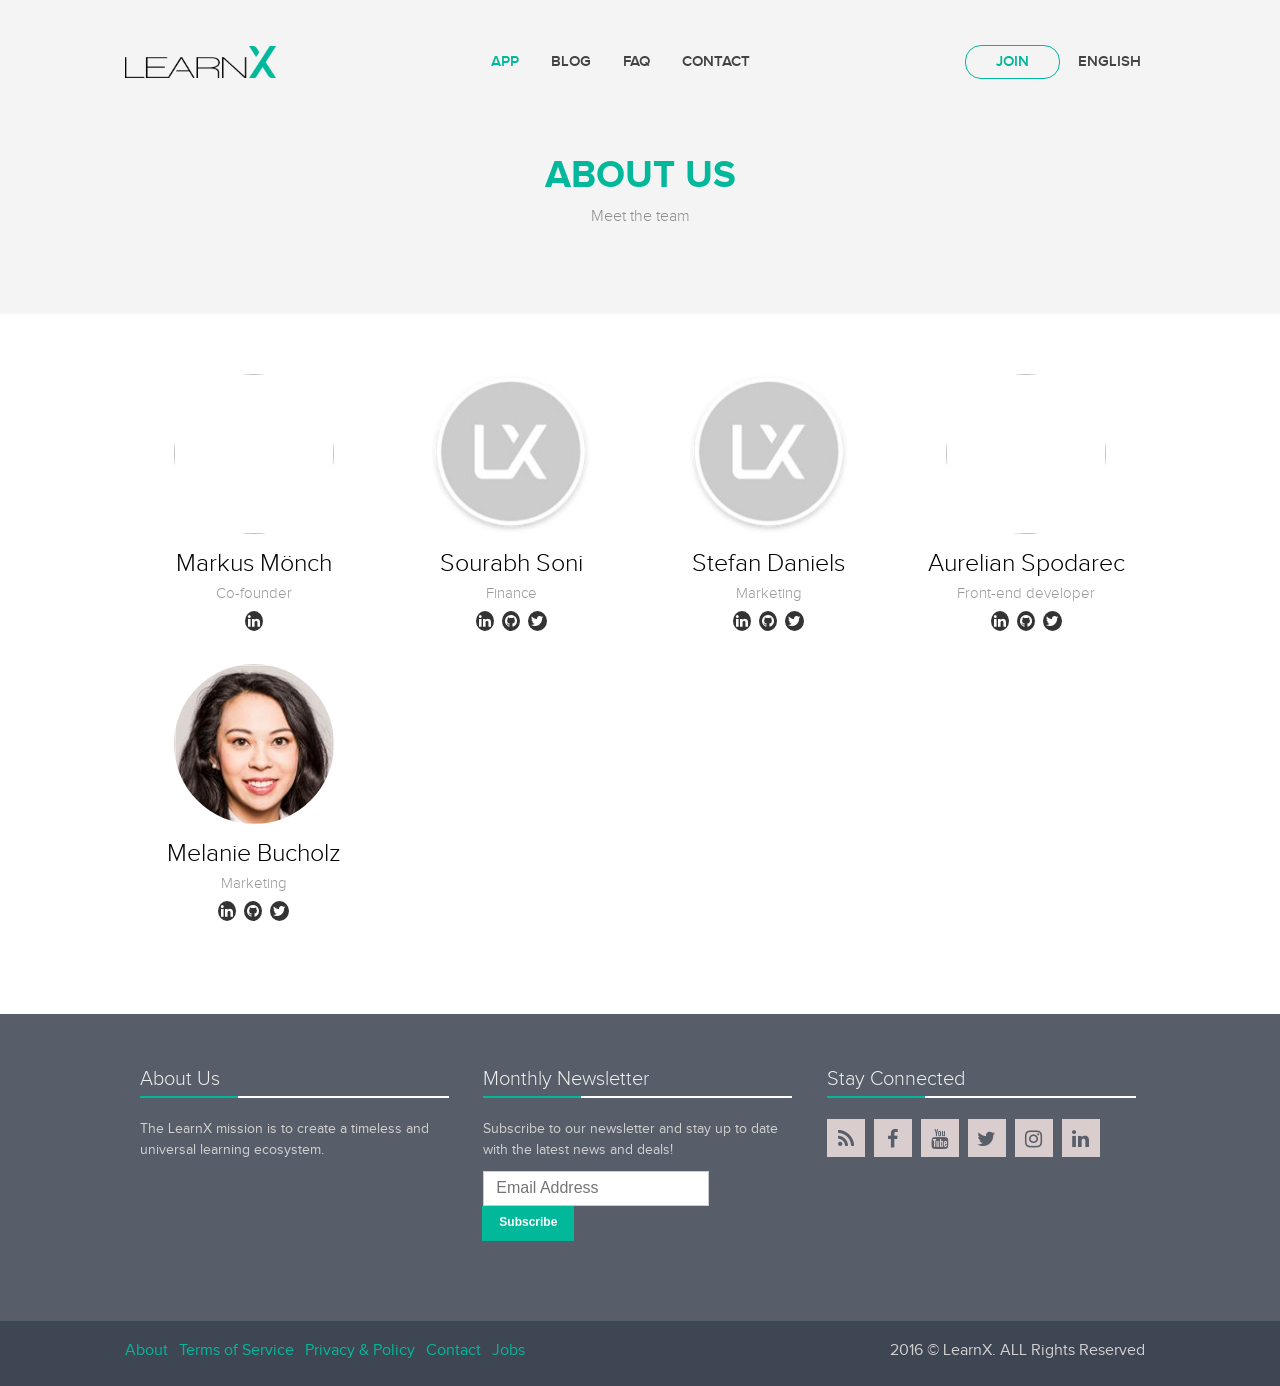
==== about.html @ 6eef4898 "changes" ====
<!DOCTYPE html>
<html>
<head>
    <title>LearnX</title>

    <meta charset="utf-8">
    <meta name="viewport" content="width=device-width, initial-scale=1">

    <link rel="icon" href="../../favicon.ico">

    <!-- Core CSS -->
    <link rel="stylesheet" href="css/application.css">

    <!-- Font Awesome -->
    <link rel="stylesheet" href="css/font-awesome.min.css">

    <!-- Fonts -->
    <link rel="stylesheet" href="fonts/dowfonts/proximanova.css">
    <link href="https://fonts.googleapis.com/css?family=Roboto" rel="stylesheet">

</head>
<body> 





    <!-- HEADER
    ================================================== -->
    <header class="l-siteHeader l-clearfix">
    <div class="l-container">

        <div class="c-mainNavigationPanel l-clearfix">

            <div class="c-mainNavigationPanel--header">
            
                <div class="c-mainNavigationPanel--logoContainer">
                    <a href="">
                        <img src="assets/img/learnX__logo--black.png" class="c-mainNavigationPanel--logo">
                    </a>
                </div>

                <div class="c-mainNavigationPanel--mobileMenuButton">
                    <span class="fa fa-bars"></span>
                </div>
            
            </div>

            <div class="c-mainNavigationPanel--menusWrapper">
            <nav class="c-mainNavigationPanel--menuAccount">
                <ul class="l-mainMenu">
                    <li class="l-mainMenu--item c-mainNavigationPanel__item btn--join"><a href="join.html">Join</a></li>
                    <li class="l-mainMenu--item c-mainNavigationPanel__item" ><a href="language.html">English</a></li>
                </ul>
            </nav>

            <nav class="c-mainNavigationPanel--menuContainer">
                <ul class="l-mainMenu">
                    <li class="l-mainMenu c-mainNavigationPanel__item--active"><a href="index.html">App</a></li>
                    <li class="l-mainMenu c-mainNavigationPanel__item"><a href="blog.html">Blog</a></li>
                    <li class="l-mainMenu c-mainNavigationPanel__item"><a href="faq.html">FAQ</a></li>
                    <li class="l-mainMenu c-mainNavigationPanel__item"><a href="contact.html">Contact</a></li>
                    <li class="l-mainMenu c-mainNavigationPanel__item is-desktop-hide"><a href="join.html">Join</a></li>
                    <li class="l-mainMenu c-mainNavigationPanel__item is-desktop-hide"><a href="languages.html">English</a></li>
                </ul>
            </nav>
            </div>
         
            
        </div><!-- /c-mainNavigation -->

    </div><!-- /l-container -->
    </header>



    <header class="c-landing-page bg--sec">
        <h1 class="c-landing-page__header">About Us</h1>
        <p class="c-landing-page__sub-header">Meet the team</p>
    </header>


    <main class="l-section-block l-clearfix">
    <div class="l-container">

    <div class="l-grid">

        <div class="col xs-1 small-1-2 medium-1-4 large-1-4 c-aboutTeam--member">
        <div class="c-aboutTeam">

            <img class="c-aboutTeam__picture" src="assets/img/team/markus.jpg.">

            <h4 class="c-aboutTeam__name">Markus Mönch</h4>
            <p class="c-aboutTeam__role">Co-founder</p>

            <ul class="l-mainMenu c-aboutTeam__socialIcons--list">
                <li class="c-aboutTeam__socialIcons"><a href=""><i class="fa fa-linkedin fa-inverse"></i></a></li>
            </ul>

        </div><!-- /team-member -->
        </div><!-- /col -->

        <div class="col xs-1 small-1-2 medium-1-4 large-1-4 c-aboutTeam--member">
        <div class="c-aboutTeam">

            <img class="c-aboutTeam__picture" src="assets/img/team-placeholder.jpg">

            <h4 class="c-aboutTeam__name">Sourabh Soni</h4>
            <p class="c-aboutTeam__role">Finance</p>

            <ul class="l-mainMenu c-aboutTeam__socialIcons--list">
                <li class="c-aboutTeam__socialIcons"><a href=""><i class="fa fa-linkedin fa-inverse"></i></a></li>
                <li class="c-aboutTeam__socialIcons"><a href=""><i class="fa fa-github"></i></a></li>
                <li class="c-aboutTeam__socialIcons"><a href=""><i class="fa fa-twitter fa-inverse"></i></a></li>
            </ul>

        </div><!-- /team-member -->
        </div><!-- /col -->

        <div class="col xs-1 small-1-2 medium-1-4 large-1-4 c-aboutTeam--member">
        <div class="c-aboutTeam">

            <img class="c-aboutTeam__picture" src="assets/img/team-placeholder.jpg">

            <h4 class="c-aboutTeam__name">Stefan Daniels</h4>
            <p class="c-aboutTeam__role">Marketing</p>

            <ul class="l-mainMenu c-aboutTeam__socialIcons--list">
                <li class="c-aboutTeam__socialIcons"><a href=""><i class="fa fa-linkedin fa-inverse"></i></a></li>
                <li class="c-aboutTeam__socialIcons"><a href=""><i class="fa fa-github"></i></a></li>
                <li class="c-aboutTeam__socialIcons"><a href=""><i class="fa fa-twitter fa-inverse"></i></a></li>
            </ul>

        </div><!-- /team-member -->
        </div><!-- /col -->

        <div class="col xs-1 small-1-2 medium-1-4 large-1-4 c-aboutTeam--member">
        <div class="c-aboutTeam">

            <img class="c-aboutTeam__picture" src="https://yt3.ggpht.com/-WNsUz1Wlbjw/AAAAAAAAAAI/AAAAAAAAAAA/KDtU5G_T9p8/s900-c-k-no-mo-rj-c0xffffff/photo.jpg">

            <h4 class="c-aboutTeam__name">Aurelian Spodarec</h4>
            <p class="c-aboutTeam__role">Front-end developer</p>

            <ul class="l-mainMenu c-aboutTeam__socialIcons--list">
                <li class="c-aboutTeam__socialIcons"><a href=""><i class="fa fa-linkedin fa-inverse"></i></a></li>
                <li class="c-aboutTeam__socialIcons"><a href=""><i class="fa fa-github"></i></a></li>
                <li class="c-aboutTeam__socialIcons"><a href=""><i class="fa fa-twitter fa-inverse"></i></a></li>
            </ul>

        </div><!-- /team-member -->
        </div><!-- /col -->

        <div class="col xs-1 small-1-2 medium-1-4 large-1-4 c-aboutTeam--member">
        <div class="c-aboutTeam">

            <img class="c-aboutTeam__picture" src="assets/img/team/melanie.jpg">

            <h4 class="c-aboutTeam__name">Melanie Bucholz</h4>
            <p class="c-aboutTeam__role">Marketing</p>

            <ul class="l-mainMenu c-aboutTeam__socialIcons--list">
                <li class="c-aboutTeam__socialIcons"><a href=""><i class="fa fa-linkedin fa-inverse"></i></a></li>
                <li class="c-aboutTeam__socialIcons"><a href=""><i class="fa fa-github"></i></a></li>
                <li class="c-aboutTeam__socialIcons"><a href=""><i class="fa fa-twitter fa-inverse"></i></a></li>
            </ul>

        </div><!-- /team-member -->
        </div><!-- /col -->

    </div>

    </div>
    </main>





    <!-- FOOTER
    ================================================== -->
    <footer class="l-siteFooter l-clearfix">


        <div class="c-primaryFooter l-clearfix">
        <div class="l-container">

            <div class="l-grid">

                <div class="col xs-1 small-1 medium-1-3 large-1-3 c-primaryFooter--column">
                    <h4 class="c-primaryFooter--heading">About Us</h4>
                    <p class="c-primaryFooter--description">
                        The LearnX mission is to create a timeless and universal learning ecosystem.
                    </p>
                </div><!-- /col -->

                <div class="col xs-1 small-1 medium-1-3 large-1-3 c-primaryFooter--column">
                    <h4 class="c-primaryFooter--heading">Monthly Newsletter</h4>
                    <p class="c-primaryFooter--description">
                        Subscribe to our newsletter and stay up to date with the latest news and deals!
                    </p>
                    <form class="c-primaryFooter--subscribeForm">
                        <input class="form-control--left form-group" placeholder="Email Address">
                        <button class="btn--primary btn--subscribe form-group">Subscribe</button>
                    </form>
                </div><!-- /col -->

                <div class="col xs-1 small-1 medium-1-3 large-1-3 c-primaryFooter--column">
                    <h4 class="c-primaryFooter--heading">Stay Connected</h4>
                    <ul class="l-menu c-primaryFooter--socialLinksMenu">

                        <li class="c-primaryFooter--socialLinksMenu__item">
                            <a href=""><i class="fa fa-rss" aria-hidden="true"></i></a>
                        </li>
                        <li class="c-primaryFooter--socialLinksMenu__item">
                            <a href=""><i class="fa fa-facebook" aria-hidden="true"></i></a>
                        </li>
                        <li class="c-primaryFooter--socialLinksMenu__item">
                            <a href=""><i class="fa fa-youtube" aria-hidden="true"></i></a>
                        </li>
                        <li class="c-primaryFooter--socialLinksMenu__item">
                            <a href=""><i class="fa fa-twitter" aria-hidden="true"></i></a>
                        </li>
                        <li class="c-primaryFooter--socialLinksMenu__item">
                            <a href=""><i class="fa fa-instagram" aria-hidden="true"></i></a>
                        </li>
                        <li class="c-primaryFooter--socialLinksMenu__item">
                            <a href=""><i class="fa fa-linkedin" aria-hidden="true"></i></a>
                        </li>

                    </ul>
                </div><!-- /col -->

            </div><!-- l-grid -->

        </div>
        </div><!-- /c-primary-footer -->

        <div class="c-secondaryFooter l-clearfix">
        <div class="l-container">   

            <div class="c-secondaryFooter--legalLinksWrapper">
            <p>
                <ul class="l-menu c-secondaryFooter--legalLinks">
                    <li class="l-menu--item c-secondaryFooter--legalLinks__item"><a href="about.html">About</a></li>
                    <li class="l-menu--item c-secondaryFooter--legalLinks__item"><a href="terms.html">Terms of Service</a></li>
                    <li class="l-menu--item c-secondaryFooter--legalLinks__item"><a href="privacy.html">Privacy & Policy</a></li>
                    <li class="l-menu--item c-secondaryFooter--legalLinks__item"><a href="contact.html">Contact</a></li>
                    <li class="l-menu--item c-secondaryFooter--legalLinks__item"><a href="jobs.html">Jobs</a></li>
                </ul>
            </p>
            </div>  

            <div class="c-secondaryFooter--copyright">
                <p>2016 © LearnX. ALL Rights Reserved</p>
            </div>

        </div>
        </div><!-- /c-secondary-footer -->


    </footer>





    <!-- Scripts
    ================================================== -->
    <script type="text/javascript" src="js/jquery.js"></script>
    <script type="text/javascript" src="js/scripts.js"></script>

    <!--Start of Tawk.to Script-->
    <script type="text/javascript">
    var Tawk_API=Tawk_API||{}, Tawk_LoadStart=new Date();
    (function(){
    var s1=document.createElement("script"),s0=document.getElementsByTagName("script")[0];
    s1.async=true;
    s1.src='https://embed.tawk.to/585309253d413a0ca0a71d4e/default';
    s1.charset='UTF-8';
    s1.setAttribute('crossorigin','*');
    s0.parentNode.insertBefore(s1,s0);
    })();
    </script>
    <!--End of Tawk.to Script-->

</body>
</html>
---- css/application.css ----
/*

Brand color - #02b89a; //Green:
Headlines,
Buttons,

Header - #585e69; //Light 

*/
/*! normalize.css v5.0.0 | MIT License | github.com/necolas/normalize.css */
/* Document
   ========================================================================== */
/**
 * 1. Change the default font family in all browsers (opinionated).
 * 2. Correct the line height in all browsers.
 * 3. Prevent adjustments of font size after orientation changes in
 *    IE on Windows Phone and in iOS.
 */
html {
  font-family: sans-serif;
  /* 1 */
  line-height: 1.15;
  /* 2 */
  -ms-text-size-adjust: 100%;
  /* 3 */
  -webkit-text-size-adjust: 100%;
  /* 3 */ }

/* Sections
   ========================================================================== */
/**
 * Remove the margin in all browsers (opinionated).
 */
body {
  margin: 0; }

/**
 * Add the correct display in IE 9-.
 */
article,
aside,
footer,
header,
nav,
section {
  display: block; }

/**
 * Correct the font size and margin on `h1` elements within `section` and
 * `article` contexts in Chrome, Firefox, and Safari.
 */
h1 {
  font-size: 2em;
  margin: 0.67em 0; }

/* Grouping content
   ========================================================================== */
/**
 * Add the correct display in IE 9-.
 * 1. Add the correct display in IE.
 */
figcaption,
figure,
main {
  /* 1 */
  display: block; }

/**
 * Add the correct margin in IE 8.
 */
figure {
  margin: 1em 40px; }

/**
 * 1. Add the correct box sizing in Firefox.
 * 2. Show the overflow in Edge and IE.
 */
hr {
  box-sizing: content-box;
  /* 1 */
  height: 0;
  /* 1 */
  overflow: visible;
  /* 2 */ }

/**
 * 1. Correct the inheritance and scaling of font size in all browsers.
 * 2. Correct the odd `em` font sizing in all browsers.
 */
pre {
  font-family: monospace, monospace;
  /* 1 */
  font-size: 1em;
  /* 2 */ }

/* Text-level semantics
   ========================================================================== */
/**
 * 1. Remove the gray background on active links in IE 10.
 * 2. Remove gaps in links underline in iOS 8+ and Safari 8+.
 */
a {
  background-color: transparent;
  /* 1 */
  -webkit-text-decoration-skip: objects;
  /* 2 */ }

/**
 * Remove the outline on focused links when they are also active or hovered
 * in all browsers (opinionated).
 */
a:active,
a:hover {
  outline-width: 0; }

/**
 * 1. Remove the bottom border in Firefox 39-.
 * 2. Add the correct text decoration in Chrome, Edge, IE, Opera, and Safari.
 */
abbr[title] {
  border-bottom: none;
  /* 1 */
  text-decoration: underline;
  /* 2 */
  text-decoration: underline dotted;
  /* 2 */ }

/**
 * Prevent the duplicate application of `bolder` by the next rule in Safari 6.
 */
b,
strong {
  font-weight: inherit; }

/**
 * Add the correct font weight in Chrome, Edge, and Safari.
 */
b,
strong {
  font-weight: bolder; }

/**
 * 1. Correct the inheritance and scaling of font size in all browsers.
 * 2. Correct the odd `em` font sizing in all browsers.
 */
code,
kbd,
samp {
  font-family: monospace, monospace;
  /* 1 */
  font-size: 1em;
  /* 2 */ }

/**
 * Add the correct font style in Android 4.3-.
 */
dfn {
  font-style: italic; }

/**
 * Add the correct background and color in IE 9-.
 */
mark {
  background-color: #ff0;
  color: #000; }

/**
 * Add the correct font size in all browsers.
 */
small {
  font-size: 80%; }

/**
 * Prevent `sub` and `sup` elements from affecting the line height in
 * all browsers.
 */
sub,
sup {
  font-size: 75%;
  line-height: 0;
  position: relative;
  vertical-align: baseline; }

sub {
  bottom: -0.25em; }

sup {
  top: -0.5em; }

/* Embedded content
   ========================================================================== */
/**
 * Add the correct display in IE 9-.
 */
audio,
video {
  display: inline-block; }

/**
 * Add the correct display in iOS 4-7.
 */
audio:not([controls]) {
  display: none;
  height: 0; }

/**
 * Remove the border on images inside links in IE 10-.
 */
img {
  border-style: none; }

/**
 * Hide the overflow in IE.
 */
svg:not(:root) {
  overflow: hidden; }

/* Forms
   ========================================================================== */
/**
 * 1. Change the font styles in all browsers (opinionated).
 * 2. Remove the margin in Firefox and Safari.
 */
button,
input,
optgroup,
select,
textarea {
  font-family: sans-serif;
  /* 1 */
  font-size: 100%;
  /* 1 */
  line-height: 1.15;
  /* 1 */
  margin: 0;
  /* 2 */ }

/**
 * Show the overflow in IE.
 * 1. Show the overflow in Edge.
 */
button,
input {
  /* 1 */
  overflow: visible; }

/**
 * Remove the inheritance of text transform in Edge, Firefox, and IE.
 * 1. Remove the inheritance of text transform in Firefox.
 */
button,
select {
  /* 1 */
  text-transform: none; }

/**
 * 1. Prevent a WebKit bug where (2) destroys native `audio` and `video`
 *    controls in Android 4.
 * 2. Correct the inability to style clickable types in iOS and Safari.
 */
button,
html [type="button"],
[type="reset"],
[type="submit"] {
  -webkit-appearance: button;
  /* 2 */ }

/**
 * Remove the inner border and padding in Firefox.
 */
button::-moz-focus-inner,
[type="button"]::-moz-focus-inner,
[type="reset"]::-moz-focus-inner,
[type="submit"]::-moz-focus-inner {
  border-style: none;
  padding: 0; }

/**
 * Restore the focus styles unset by the previous rule.
 */
button:-moz-focusring,
[type="button"]:-moz-focusring,
[type="reset"]:-moz-focusring,
[type="submit"]:-moz-focusring {
  outline: 1px dotted ButtonText; }

/**
 * Change the border, margin, and padding in all browsers (opinionated).
 */
fieldset {
  border: 1px solid #c0c0c0;
  margin: 0 2px;
  padding: 0.35em 0.625em 0.75em; }

/**
 * 1. Correct the text wrapping in Edge and IE.
 * 2. Correct the color inheritance from `fieldset` elements in IE.
 * 3. Remove the padding so developers are not caught out when they zero out
 *    `fieldset` elements in all browsers.
 */
legend {
  box-sizing: border-box;
  /* 1 */
  color: inherit;
  /* 2 */
  display: table;
  /* 1 */
  max-width: 100%;
  /* 1 */
  padding: 0;
  /* 3 */
  white-space: normal;
  /* 1 */ }

/**
 * 1. Add the correct display in IE 9-.
 * 2. Add the correct vertical alignment in Chrome, Firefox, and Opera.
 */
progress {
  display: inline-block;
  /* 1 */
  vertical-align: baseline;
  /* 2 */ }

/**
 * Remove the default vertical scrollbar in IE.
 */
textarea {
  overflow: auto; }

/**
 * Remove the default border-width of button
 */
button {
  border-width: 0; }

/**
 * 1. Add the correct box sizing in IE 10-.
 * 2. Remove the padding in IE 10-.
 */
[type="checkbox"],
[type="radio"] {
  box-sizing: border-box;
  /* 1 */
  padding: 0;
  /* 2 */ }

/**
 * Correct the cursor style of increment and decrement buttons in Chrome.
 */
[type="number"]::-webkit-inner-spin-button,
[type="number"]::-webkit-outer-spin-button {
  height: auto; }

/**
 * 1. Correct the odd appearance in Chrome and Safari.
 * 2. Correct the outline style in Safari.
 */
[type="search"] {
  -webkit-appearance: textfield;
  /* 1 */
  outline-offset: -2px;
  /* 2 */ }

/**
 * Remove the inner padding and cancel buttons in Chrome and Safari on macOS.
 */
[type="search"]::-webkit-search-cancel-button,
[type="search"]::-webkit-search-decoration {
  -webkit-appearance: none; }

/**
 * 1. Correct the inability to style clickable types in iOS and Safari.
 * 2. Change font properties to `inherit` in Safari.
 */
::-webkit-file-upload-button {
  -webkit-appearance: button;
  /* 1 */
  font: inherit;
  /* 2 */ }

/* Interactive
   ========================================================================== */
/*
 * Add the correct display in IE 9-.
 * 1. Add the correct display in Edge, IE, and Firefox.
 */
details,
menu {
  display: block; }

/*
 * Add the correct display in all browsers.
 */
summary {
  display: list-item; }

/* Scripting
   ========================================================================== */
/**
 * Add the correct display in IE 9-.
 */
canvas {
  display: inline-block; }

/**
 * Add the correct display in IE.
 */
template {
  display: none; }

/* Hidden
   ========================================================================== */
/**
 * Add the correct display in IE 10-.
 */
[hidden] {
  display: none; }

* {
  -moz-box-sizing: border-box;
  box-sizing: border-box; }

body {
  margin: 0;
  padding: 0;
  background: white;
  font-family: "Proxima Nova", Helvetica, Arial, sans-serif;
  font-weight: normal;
  line-height: 1.5;
  color: #4A4A4A;
  -webkit-font-smoothing: antialiased;
  -moz-osx-font-smoothing: grayscale; }

h1, h2, h3, h4, h5, h6, p {
  margin: 0;
  padding: 0; }

img {
  display: inline-block;
  vertical-align: middle;
  max-width: 100%;
  height: auto;
  -ms-interpolation-mode: bicubic; }

@font-face {
  src: url(../fonts/proximanova/proximanova-bold-webfont.ttf);
  font-family: Proxima Nova;
  font-weight: 700; }
@font-face {
  src: url(../fonts/proximanova/proximanova-regular-webfont.ttf);
  font-family: Proxima Nova; }
@font-face {
  src: url(../fonts/proximanova/proximanova-light-webfont.ttf);
  font-family: Proxima Nova;
  font-weight: 300; }
@font-face {
  src: url(../fonts/proximanova/proximanova-regularitalic-webfont.ttf);
  font-family: Proxima Nova;
  font-weight: 400;
  font-style: italic; }
@font-face {
  src: url(../fonts/proximanova/proximanova-semibold-webfont.ttf);
  font-family: Proxima Nova;
  font-weight: 600; }
.l-clearfix:after {
  content: "";
  display: table;
  clear: both; }

.l-container {
  margin: 0 15px; }
  @media (min-width: 580px) {
    .l-container {
      margin: 0 auto;
      padding-right: 15px;
      padding-left: 15px; } }
  @media (min-width: 767px) {
    .l-container {
      max-width: 1060px; } }

.l-section-block {
  padding: 30px 0; }
  @media (min-width: 580px) {
    .l-section-block {
      padding: 48px 0; } }
  @media (min-width: 767px) {
    .l-section-block {
      padding: 60px 0; } }

.l-align-center {
  text-align: center; }

.bg--prim {
  background-color: #02B89A; }
.bg--sec {
  background-color: #F4F4F4; }
.bg--teri {
  background-color: #fff; }

.l-siteFooter p {
  color: #d2d1d1; }

.l-grid {
  position: relative; }

.l-grid,
.l-grid:before,
.l-grid:after {
  content: "";
  display: table;
  clear: both;
  width: 100%; }

.col {
  position: relative;
  min-height: 1px;
  padding-left: 15px;
  padding-right: 15px;
  float: left; }

.col-np {
  position: relative;
  min-height: 1px;
  float: left; }

.all-1 {
  width: 100%; }

.all-1-2 {
  width: 50%; }

.all-1-3 {
  width: 33.3333%; }

@media (min-width: 1px) and (max-width: 580px) {
  .xs-1 {
    width: 100%; }

  .xs-1-2 {
    width: 50%; }

  .xs-1-3 {
    width: 33.3333%; }

  .xs-2-3 {
    width: 66.6666%; }

  .xs-1-4 {
    width: 25%; } }
@media (min-width: 580px) and (max-width: 767px) {
  .small-1 {
    width: 100%; }

  .small-1-2 {
    width: 50%; }

  .small-1-3 {
    width: 33.3333%; }

  .small-2-3 {
    width: 66.6666%; }

  .small-1-4 {
    width: 25%; } }
@media (min-width: 767px) and (max-width: 1100px) {
  .medium-1 {
    width: 100%; }

  .medium-1-2 {
    width: 50%; }

  .medium-1-3 {
    width: 33.3333%; }

  .medium-2-3 {
    width: 66.66666%; }

  .medium-3-4 {
    width: 75%; }

  .medium-1-4 {
    width: 25%; }

  .medium-1-5 {
    width: 20%; } }
@media (min-width: 1100px) {
  .large-1 {
    width: 100%; }

  .large-1-2 {
    width: 50%; }

  .large-1-3 {
    width: 33.3333%; }

  .large-2-3 {
    width: 66.6666%; }

  .large-1-4 {
    width: 25%; }

  .large-3-4 {
    width: 75%; }

  .large-4-5 {
    width: 80%; }

  .large-1-5 {
    width: 20%; }

  .large-3-10 {
    width: 30%; }

  .large-7-10 {
    width: 70%; } }
.l-siteHeader {
  z-index: 9999;
  background-color: #f4f4f4;
  transition: height 0.4s ease,background-color 0.2s ease; }
  @media (min-width: 767px) {
    .l-siteHeader {
      padding-top: 33px; } }

.l-mainMenu,
.l-menu {
  list-style: none;
  margin: 0;
  padding: 0; }

.l-mainMenu--item {
  display: inline-block; }

.c-aboutTeam {
  text-align: center;
  margin-bottom: 30px; }
  .c-aboutTeam__picture {
    border-radius: 50%;
    width: 160px;
    height: 160px; }
  .c-aboutTeam__name {
    font-size: 25px;
    font-weight: 100;
    margin-top: 11px;
    color: #000; }
  .c-aboutTeam__role {
    font-size: 15px;
    font-weight: 100;
    color: #999;
    margin-bottom: 5px; }
  .c-aboutTeam__socialIcons {
    display: inline-block; }
  .c-aboutTeam__socialIcons {
    display: inline-block;
    margin: 0 2px; }
    .c-aboutTeam__socialIcons .fa {
      color: #FFF;
      background-color: #333333;
      border-radius: 50%;
      padding: 3px;
      font-size: 14px; }

.btn--primary, .btn--blue, .btn--subscribe, .btn--contact {
  color: white;
  padding: 5px 10px;
  text-align: center;
  cursor: pointer;
  display: inline-block;
  font-size: 12px;
  font-weight: 700;
  text-decoration: none; }

.btn--primary {
  background: #02B89A; }
  .btn--primary:hover {
    background: #029078; }
  .btn--primary:active {
    background: #013a30; }

.btn--blue {
  background: #3498db; }
  .btn--blue:hover {
    background: #2383c4; }
  .btn--blue:active {
    background: #16527a; }

.btn--block {
  width: 100%; }

.btn--subscribe {
  background: #02B89A;
  background: #02B89A;
  padding: 10.5px 17px;
  margin-left: -1px;
  float: left;
  width: auto; }
  .btn--subscribe:hover {
    background: #029078; }
  .btn--subscribe:active {
    background: #013a30; }

.btn--contact {
  background: #02B89A;
  padding: 0px 5%;
  padding: 9.5px 10px;
  margin: 0;
  cursor: pointer;
  display: inline-block;
  color: #FFF;
  font-size: 18px;
  font-weight: 700;
  text-align: center;
  text-decoration: none; }
  .btn--contact:hover {
    background: #029078; }
  .btn--contact:active {
    background: #013a30; }

.btn--join a {
  border: 1px solid #02B89A;
  border-radius: 16px;
  color: #02B89A !important;
  padding: 7px 30px !important; }

.c-primaryFooter {
  background-color: #585e69;
  padding: 40px 0 20px 0; }
  @media (min-width: 580px) {
    .c-primaryFooter {
      padding: 50px 0 40px 0; } }
  .c-primaryFooter--heading {
    color: #efefef;
    font-family: Proxima Nova;
    font-size: 20px;
    font-weight: 300;
    margin-bottom: 25px; }
    .c-primaryFooter--heading:after {
      content: '';
      display: block;
      position: absolute;
      margin-top: 2px;
      height: 2px;
      width: 100%;
      -webkit-box-shadow: inset 100px 0 0 -2px #02b89a;
      -moz-box-shadow: inset 100px 0 0 -2px #02b89a;
      box-shadow: inset 100px 0 0 -2px #02b89a;
      background-color: #fff; }
      @media (min-width: 767px) {
        .c-primaryFooter--heading:after {
          width: 90%; } }
  .c-primaryFooter--description {
    font-size: 14px;
    color: #adadad;
    margin-bottom: 10px; }
  .c-primaryFooter--socialLinksMenu__item {
    display: inline-block;
    margin-right: 5px;
    height: 38px;
    width: 38px;
    line-height: 42px;
    font-size: 1.25em;
    text-align: center;
    margin-bottom: 10px;
    background-color: #dacdcd; }
    .c-primaryFooter--socialLinksMenu__item a {
      color: #585e69; }
  .c-primaryFooter--subscribeForm {
    display: block; }
  .c-primaryFooter--column {
    margin-bottom: 40px; }

.c-secondaryFooter {
  background-color: #3e4653;
  padding: 18px 0 23px 0;
  text-align: center; }
  @media (min-width: 767px) {
    .c-secondaryFooter {
      text-align: inherit; } }
  @media (min-width: 767px) {
    .c-secondaryFooter--legalLinksWrapper {
      float: left; } }
  @media (min-width: 767px) {
    .c-secondaryFooter--legalLinks {
      float: left; } }
  .c-secondaryFooter--legalLinks__item {
    display: inline-block;
    padding: 0 5px; }
    @media (min-width: 580px) {
      .c-secondaryFooter--legalLinks__item {
        padding: 0 5px 0; } }
    @media (min-width: 767px) {
      .c-secondaryFooter--legalLinks__item {
        padding: 0 7px 0 0; } }
  .c-secondaryFooter--legalLinks a {
    color: #02B89A;
    text-decoration: none; }
  @media (min-width: 767px) {
    .c-secondaryFooter--copyright {
      float: right;
      color: #adadad;
      padding: 0 10px; } }

.form-control, .form-control--left {
  color: #666;
  border: 1px solid #ccc;
  display: inline-block;
  -webkit-box-sizing: border-box;
  -moz-box-sizing: border-box;
  box-sizing: border-box;
  width: 100%;
  padding: 7px 12px; }

.form-control--left {
  color: #666;
  float: left; }
.form-control--contact {
  padding: 15px 12px;
  width: 100%;
  font-size: 15px;
  margin: 0 auto;
  display: block;
  border: none;
  background-color: #efefef;
  font-family: Proxima Nova;
  font-weight: 300;
  margin: 18px 0; }
.form-control--textarea {
  height: 112px; }

.form-group {
  width: auto; }

.c-landing-page {
  text-align: center;
  padding: 32px 0 41px 0; }
  @media (min-width: 767px) {
    .c-landing-page {
      padding-top: 55px;
      padding-bottom: 85px; } }
  .c-landing-page__header {
    color: #02B89A;
    font-size: 29px;
    text-transform: uppercase; }
    @media (min-width: 580px) {
      .c-landing-page__header {
        font-size: 34px; } }
    @media (min-width: 767px) {
      .c-landing-page__header {
        font-size: 38px; } }
  .c-landing-page__sub-header {
    color: #8e8e8e;
    font-weight: 300;
    font-size: 14px; }
    @media (min-width: 580px) {
      .c-landing-page__sub-header {
        font-size: inherit; } }

.c-mainNavigationPanel {
  line-height: 2.4em; }
  @media (min-width: 767px) {
    .c-mainNavigationPanel {
      padding: 10px 0; } }
  .c-mainNavigationPanel--header {
    content: "";
    display: table;
    clear: both;
    width: 100%;
    padding: 5px 0; }
    @media (min-width: 767px) {
      .c-mainNavigationPanel--header {
        clear: none;
        width: auto;
        display: inline-block;
        float: left;
        padding: 0; } }
  .c-mainNavigationPanel--logoContainer {
    float: left; }
    @media (min-width: 767px) {
      .c-mainNavigationPanel--logoContainer {
        padding-bottom: 2px; } }
  .c-mainNavigationPanel--logo {
    max-width: 151px;
    height: auto; }
  .c-mainNavigationPanel--mobileMenuButton {
    float: right;
    color: #02b89a;
    font-size: 32px;
    cursor: pointer; }
    @media (min-width: 767px) {
      .c-mainNavigationPanel--mobileMenuButton {
        display: none; } }
  .c-mainNavigationPanel--menuContainer {
    background-color: #585e69;
    margin-left: -15px;
    margin-right: -15px;
    padding: 20px 0;
    display: none; }
    @media (min-width: 767px) {
      .c-mainNavigationPanel--menuContainer {
        background-color: inherit;
        text-align: center;
        margin-left: 0;
        margin-right: 0;
        padding: 0;
        display: block; } }
  .c-mainNavigationPanel--menuAccount {
    display: none; }
    @media (min-width: 767px) {
      .c-mainNavigationPanel--menuAccount {
        display: block;
        float: right; } }

@media (min-width: 767px) {
  .c-mainNavigationPanel__item, .c-mainNavigationPanel__item--active {
    display: inline-block; } }

.c-mainNavigationPanel__item a, .c-mainNavigationPanel__item--active a {
  color: #efefef;
  padding: 10px 14px;
  font-family: "Proxima Nova", Helvetica, Arial, sans-serif;
  font-weight: 600;
  font-size: 15px;
  vertical-align: middle;
  text-decoration: none;
  text-transform: uppercase;
  display: block; }
  @media (min-width: 767px) {
    .c-mainNavigationPanel__item a, .c-mainNavigationPanel__item--active a {
      color: #434343;
      padding: 10px 14px;
      display: inline; } }

.c-mainNavigationPanel__item a:hover, .c-mainNavigationPanel__item--active a {
  color: #02b89a; }

.c-subject__wrapper {
  align-items: center;
  flex-wrap: wrap;
  display: flex;
  justify-content: center;
  max-width: 590px;
  width: 100%;
  margin: 15px auto; }
.c-subject__content:nth-child(even) {
  align-self: flex-start; }
.c-subject__content:nth-child(odd) {
  align-self: flex-end; }
.c-subject__img {
  background-color: #02B89A;
  border-radius: 50%;
  border: solid 2px #fff;
  webkit-box-shadow: 0 0 20px rgba(100, 100, 100, 0.4);
  box-shadow: 0 0 20px rgba(100, 100, 100, 0.4);
  width: 110px;
  height: 110px; }
.c-subject__title {
  color: #02B89A;
  font-size: 18px;
  font-family: "Proxima Nova", Helvetica, Arial, sans-serif;
  font-weight: bold;
  text-align: center; }

.c-aboutTeam {
  text-align: center;
  margin-bottom: 30px; }
  .c-aboutTeam__picture {
    border-radius: 50%;
    width: 160px;
    height: 160px; }
  .c-aboutTeam__name {
    font-size: 25px;
    font-weight: 100;
    margin-top: 11px;
    color: #000; }
  .c-aboutTeam__role {
    font-size: 15px;
    font-weight: 100;
    color: #999;
    margin-bottom: 5px; }
  .c-aboutTeam__socialIcons {
    display: inline-block; }
  .c-aboutTeam__socialIcons {
    display: inline-block;
    margin: 0 2px; }
    .c-aboutTeam__socialIcons .fa {
      color: #FFF;
      background-color: #333333;
      border-radius: 50%;
      padding: 3px;
      font-size: 14px; }

.c-faq__category-question {
  margin-bottom: 20px; }
.c-faq__category-section {
  margin: 40px 0; }
.c-faq__answer {
  margin: 0 0 13px 0;
  border-bottom: 1px solid #ececec;
  padding: 15px 0; }
  .c-faq__answer:last-child {
    border-bottom: none; }
.c-faq__category-title {
  font-size: 1.75em; }

.is-desktop-hide {
  display: block; }
  @media (min-width: 767px) {
    .is-desktop-hide {
      display: none; } }

.is-active-siteHeader {
  background: #585e69;
  position: fixed;
  width: 100%;
  padding: 10px 0;
  box-shadow: 0 0 21px -1px rgba(0, 0, 0, 0.48);
  padding: 0; }
@media (min-width: 767px) {
  .is-active-mainNavigationPanel {
    padding: 7px 0; } }
.is-active-mainNavigationPanelMenuContainer {
  margin-top: 1px; }
.is-active-siteLinks a {
  color: white; }
.is-active-btnRoundSuccess a {
  background-color: #02B89A;
  color: white !important; }

/*# sourceMappingURL=application.css.map */
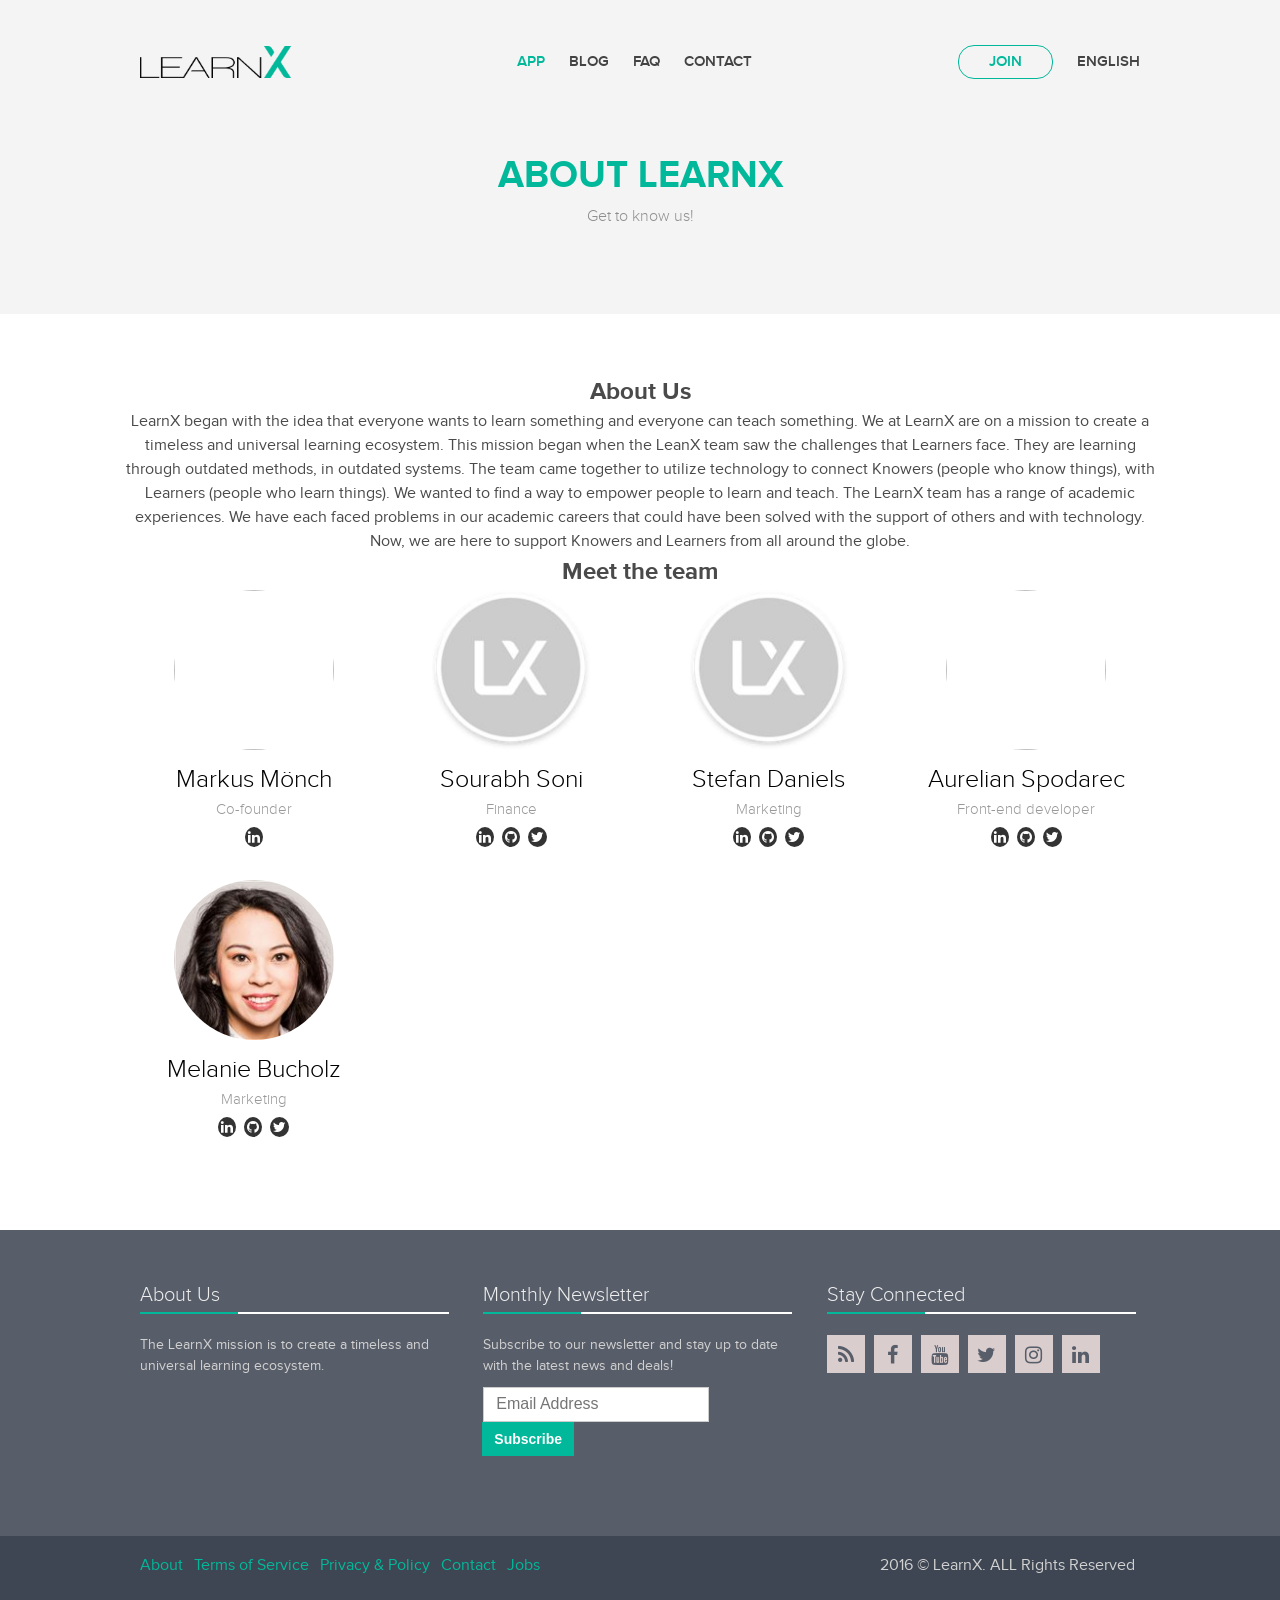
==== commit 27ee2a65: "changes" ====
--- a/about.html
+++ b/about.html
@@ -75,15 +75,30 @@
 
 
     <header class="c-landing-page bg--sec">
-        <h1 class="c-landing-page__header">About Us</h1>
-        <p class="c-landing-page__sub-header">Meet the team</p>
+        <h1 class="c-landing-page__header">About LearnX</h1>
+        <p class="c-landing-page__sub-header">Get to know us!</p>
     </header>
+
 
 
     <main class="l-section-block l-clearfix">
     <div class="l-container">
 
     <div class="l-grid">
+    <div class="l-align-center">
+        <h2>About Us</h2>
+         <p>LearnX began with the idea that everyone wants to learn something and everyone can teach something. We at LearnX are on a mission to create a timeless and universal learning ecosystem.
+
+            This mission began when the LeanX team saw the challenges that Learners face. They are learning through outdated methods, in outdated systems. The team came together to utilize technology to connect Knowers (people who know things), with Learners (people who learn things). We wanted to find a way to empower people to learn and teach. 
+
+            The LearnX team has a range of academic experiences. We have each faced problems in our academic careers that could have been solved with the support of others and with technology. Now, we are here to support Knowers and Learners from all around the globe.</p>
+    </div>
+    </div>
+
+    <div class="l-grid">
+        <div class="l-align-center">
+            <h2 >Meet the team</h2>
+        </div>
 
         <div class="col xs-1 small-1-2 medium-1-4 large-1-4 c-aboutTeam--member">
         <div class="c-aboutTeam">
--- a/css/application.css
+++ b/css/application.css
@@ -439,9 +439,12 @@
 img {
   display: inline-block;
   vertical-align: middle;
-  max-width: 100%;
+  width: 100%;
   height: auto;
   -ms-interpolation-mode: bicubic; }
+
+a {
+  text-decoration: none; }
 
 @font-face {
   src: url(../fonts/proximanova/proximanova-bold-webfont.ttf);
@@ -497,6 +500,18 @@
   background-color: #F4F4F4; }
 .bg--teri {
   background-color: #fff; }
+
+@media (min-width: 580px) {
+  .l-align-wrap {
+    display: flex; } }
+
+@media (min-width: 580px) {
+  .l-center {
+    align-items: center;
+    justify-content: center;
+    position: absolute;
+    top: 50%;
+    transform: translateY(-50%); } }
 
 .l-siteFooter p {
   color: #d2d1d1; }
@@ -660,13 +675,13 @@
       padding: 3px;
       font-size: 14px; }
 
-.btn--primary, .btn--blue, .btn--subscribe, .btn--contact {
+.btn--primary, .btn--success, .btn--subscribe, .btn--contact {
   color: white;
   padding: 5px 10px;
   text-align: center;
   cursor: pointer;
   display: inline-block;
-  font-size: 12px;
+  font-size: 14px;
   font-weight: 700;
   text-decoration: none; }
 
@@ -677,12 +692,17 @@
   .btn--primary:active {
     background: #013a30; }
 
-.btn--blue {
-  background: #3498db; }
-  .btn--blue:hover {
-    background: #2383c4; }
-  .btn--blue:active {
-    background: #16527a; }
+.btn--success {
+  background: #02B89A;
+  font-size: 1em;
+  border: 1px solid #02B89A;
+  border-radius: 16px;
+  color: white;
+  padding: 5px 30px; }
+  .btn--success:hover {
+    background: #029078; }
+  .btn--success:active {
+    background: #013a30; }
 
 .btn--block {
   width: 100%; }
@@ -690,7 +710,7 @@
 .btn--subscribe {
   background: #02B89A;
   background: #02B89A;
-  padding: 10.5px 17px;
+  padding: 9.2px 12px;
   margin-left: -1px;
   float: left;
   width: auto; }
@@ -721,6 +741,12 @@
   border-radius: 16px;
   color: #02B89A !important;
   padding: 7px 30px !important; }
+
+.btn--jobsPage-apply {
+  position: absolute;
+  top: 0px;
+  right: 0px;
+  text-align: right; }
 
 .c-primaryFooter {
   background-color: #585e69;
@@ -740,14 +766,11 @@
       position: absolute;
       margin-top: 2px;
       height: 2px;
-      width: 100%;
+      width: 90%;
       -webkit-box-shadow: inset 100px 0 0 -2px #02b89a;
       -moz-box-shadow: inset 100px 0 0 -2px #02b89a;
       box-shadow: inset 100px 0 0 -2px #02b89a;
       background-color: #fff; }
-      @media (min-width: 767px) {
-        .c-primaryFooter--heading:after {
-          width: 90%; } }
   .c-primaryFooter--description {
     font-size: 14px;
     color: #adadad;
@@ -778,7 +801,9 @@
       text-align: inherit; } }
   @media (min-width: 767px) {
     .c-secondaryFooter--legalLinksWrapper {
-      float: left; } }
+      float: left;
+      padding-left: 15px;
+      padding-right: 15px; } }
   @media (min-width: 767px) {
     .c-secondaryFooter--legalLinks {
       float: left; } }
@@ -798,7 +823,7 @@
     .c-secondaryFooter--copyright {
       float: right;
       color: #adadad;
-      padding: 0 10px; } }
+      padding: 0 20px; } }
 
 .form-control, .form-control--left {
   color: #666;
@@ -832,6 +857,7 @@
 
 .c-landing-page {
   text-align: center;
+  position: relative;
   padding: 32px 0 41px 0; }
   @media (min-width: 767px) {
     .c-landing-page {
@@ -856,10 +882,13 @@
         font-size: inherit; } }
 
 .c-mainNavigationPanel {
-  line-height: 2.4em; }
+  line-height: 2.4em;
+  padding-left: 15px;
+  padding-right: 15px; }
   @media (min-width: 767px) {
     .c-mainNavigationPanel {
-      padding: 10px 0; } }
+      padding-top: 10px;
+      padding-bottom: 10px; } }
   .c-mainNavigationPanel--header {
     content: "";
     display: table;
@@ -884,16 +913,17 @@
   .c-mainNavigationPanel--mobileMenuButton {
     float: right;
     color: #02b89a;
-    font-size: 32px;
+    margin-top: 6px;
+    font-size: 33px;
     cursor: pointer; }
     @media (min-width: 767px) {
       .c-mainNavigationPanel--mobileMenuButton {
         display: none; } }
   .c-mainNavigationPanel--menuContainer {
     background-color: #585e69;
-    margin-left: -15px;
-    margin-right: -15px;
-    padding: 20px 0;
+    margin-left: -30px;
+    margin-right: -30px;
+    padding: 0 15px;
     display: none; }
     @media (min-width: 767px) {
       .c-mainNavigationPanel--menuContainer {
@@ -927,7 +957,7 @@
   @media (min-width: 767px) {
     .c-mainNavigationPanel__item a, .c-mainNavigationPanel__item--active a {
       color: #434343;
-      padding: 10px 14px;
+      padding: 0 0 0 20px;
       display: inline; } }
 
 .c-mainNavigationPanel__item a:hover, .c-mainNavigationPanel__item--active a {
@@ -1002,11 +1032,88 @@
 .c-faq__category-title {
   font-size: 1.75em; }
 
+.c-blogPostCard {
+  border-bottom: 1px solid #CCC;
+  padding: 40px 0; }
+  .c-blogPostCard__imgWrap {
+    max-height: 300px;
+    overflow: hidden;
+    position: relative; }
+    @media (min-width: 767px) {
+      .c-blogPostCard__imgWrap {
+        float: left;
+        max-width: 400px;
+        max-height: 227px;
+        width: 37%; } }
+  @media (min-width: 767px) {
+    .c-blogPostCard__img {
+      background: center center;
+      background-attachment: cover; } }
+  @media (min-width: 767px) {
+    .c-blogPostCard__content {
+      float: left;
+      width: 63%;
+      padding-left: 40px; } }
+  .c-blogPostCard__description {
+    padding: 10px 0 12px 0; }
+
+.c-blogPost__imgWrap {
+  max-height: 300px;
+  overflow: hidden;
+  position: relative; }
+  @media (min-width: 767px) {
+    .c-blogPost__imgWrap {
+      background-size: cover;
+      width: 100%;
+      background: center center; } }
+@media (min-width: 767px) {
+  .c-blogPost__img {
+    background: center center;
+    background-size: cover; } }
+
+.c-downoladAppSection__learnX {
+  text-align: center; }
+  @media (min-width: 767px) {
+    .c-downoladAppSection__learnX {
+      text-align: left;
+      margin-top: 50px;
+      margin-left: 60px; } }
+.c-downoladAppSection__learnX-heading {
+  font-size: 3.0625em;
+  color: #02B89A;
+  text-transform: uppercase; }
+  @media (min-width: 767px) {
+    .c-downoladAppSection__learnX-heading {
+      font-size: 3.0625em;
+      color: #02B89A; } }
+.c-downoladAppSection__learnX-desc {
+  margin-bottom: 10px;
+  color: #adadad; }
+.c-downoladAppSection__mobile {
+  max-width: 200px;
+  margin-left: 120px; }
+.c-downoladAppSection__heading-desc {
+  font-weight: 700;
+  color: #efefef;
+  padding-bottom: 13px;
+  font-size: 20px;
+  margin: 0 auto;
+  width: 50%; }
+
+.c-jobsPage__postCategories__link {
+  display: inline-block; }
+
 .is-desktop-hide {
   display: block; }
   @media (min-width: 767px) {
     .is-desktop-hide {
       display: none; } }
+
+.is-tabletBelow--hide {
+  display: none; }
+  @media (min-width: 767px) {
+    .is-tabletBelow--hide {
+      display: block; } }
 
 .is-active-siteHeader {
   background: #585e69;
@@ -1017,7 +1124,8 @@
   padding: 0; }
 @media (min-width: 767px) {
   .is-active-mainNavigationPanel {
-    padding: 7px 0; } }
+    padding-top: 7px;
+    padding-bottom: 7px; } }
 .is-active-mainNavigationPanelMenuContainer {
   margin-top: 1px; }
 .is-active-siteLinks a {
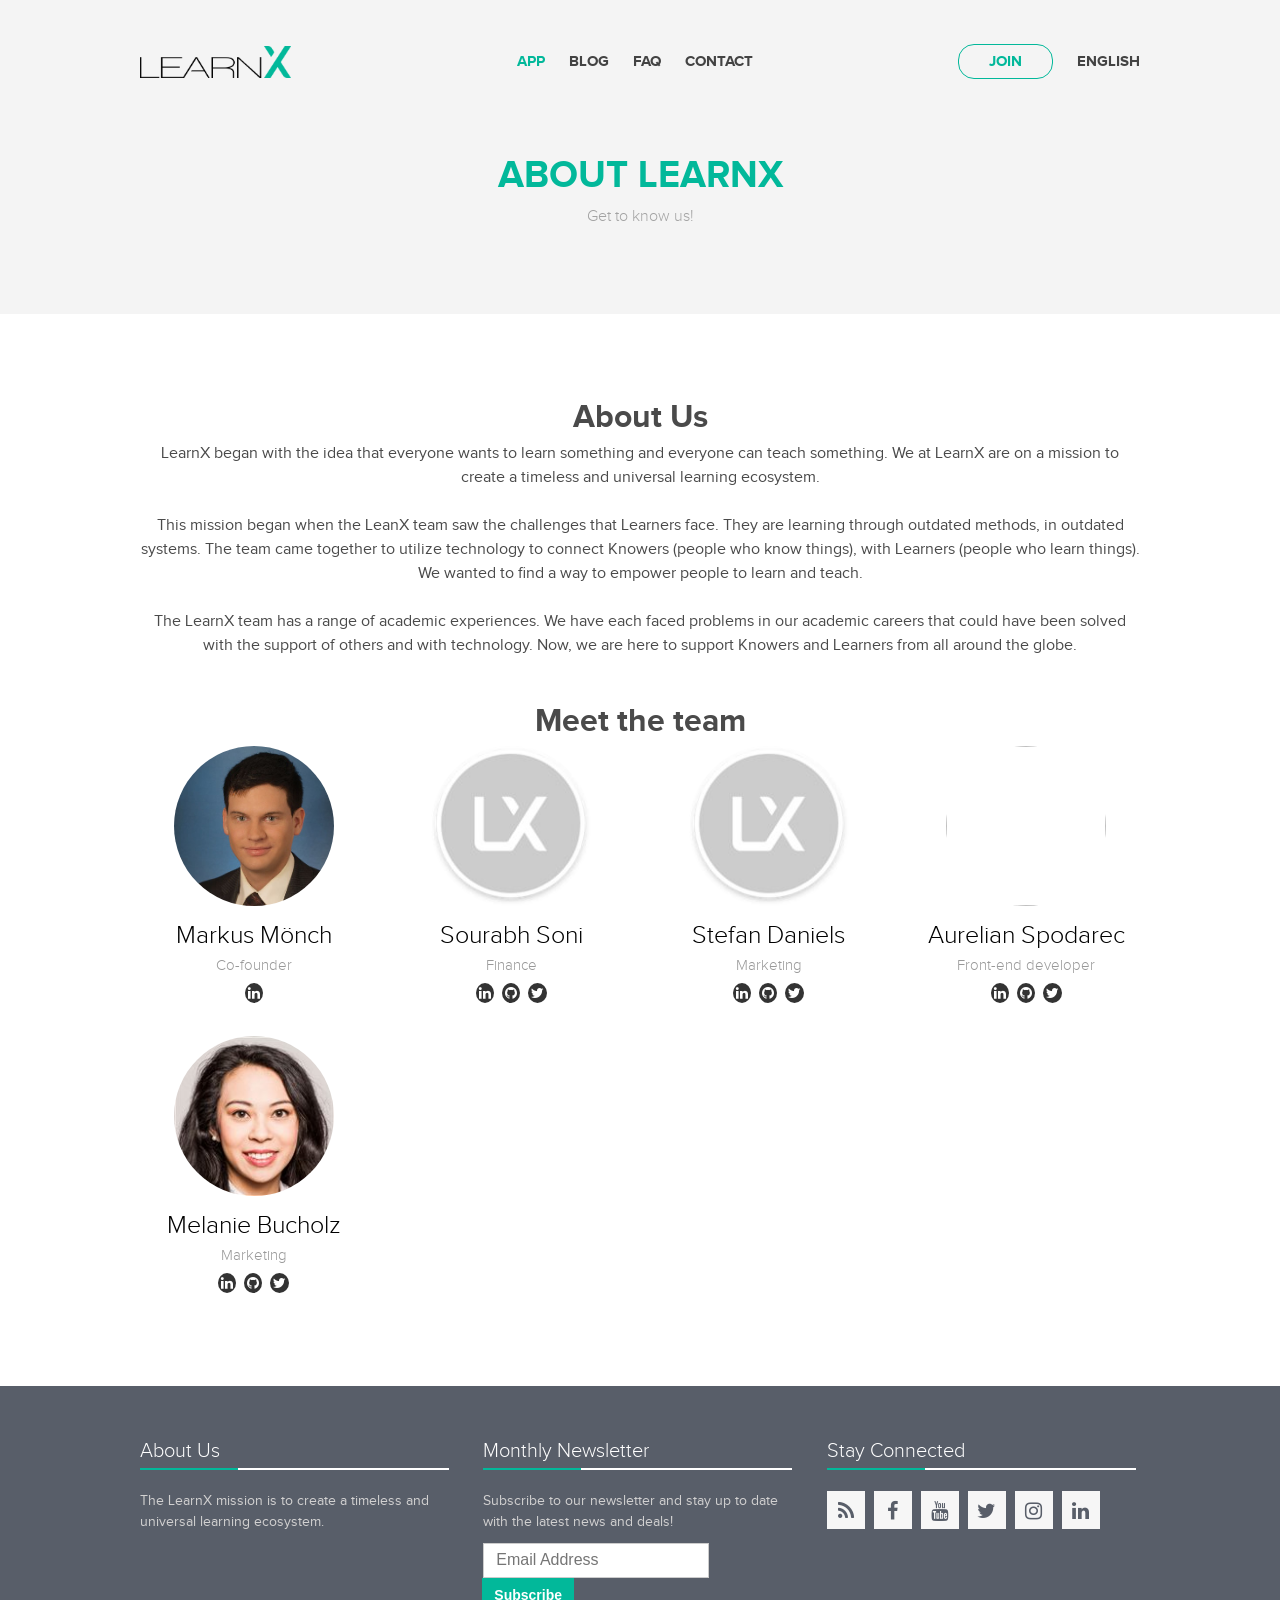
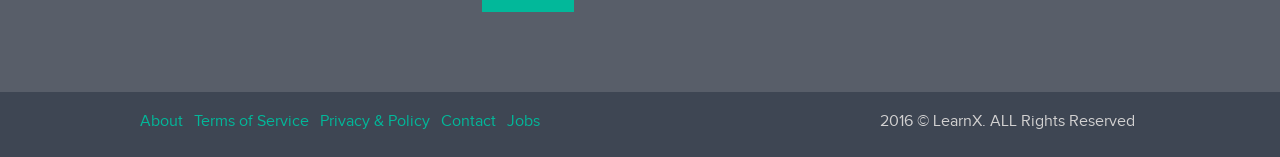
==== commit bd207392: "changes" ====
--- a/about.html
+++ b/about.html
@@ -85,25 +85,28 @@
     <div class="l-container">
 
     <div class="l-grid">
-    <div class="l-align-center">
-        <h2>About Us</h2>
+    <div class="l-align-center about-section l-clearfix">
+        <div class="col all-1">
+
+        <h1>About Us</h1>
          <p>LearnX began with the idea that everyone wants to learn something and everyone can teach something. We at LearnX are on a mission to create a timeless and universal learning ecosystem.
-
+            <br/><br/>
             This mission began when the LeanX team saw the challenges that Learners face. They are learning through outdated methods, in outdated systems. The team came together to utilize technology to connect Knowers (people who know things), with Learners (people who learn things). We wanted to find a way to empower people to learn and teach. 
-
+            <br/><br/>
             The LearnX team has a range of academic experiences. We have each faced problems in our academic careers that could have been solved with the support of others and with technology. Now, we are here to support Knowers and Learners from all around the globe.</p>
+        </div>
     </div>
     </div>
 
     <div class="l-grid">
         <div class="l-align-center">
-            <h2 >Meet the team</h2>
+            <h1>Meet the team</h1>
         </div>
 
         <div class="col xs-1 small-1-2 medium-1-4 large-1-4 c-aboutTeam--member">
         <div class="c-aboutTeam">
 
-            <img class="c-aboutTeam__picture" src="assets/img/team/markus.jpg.">
+            <img class="c-aboutTeam__picture" src="assets/img/team/markus.jpg">
 
             <h4 class="c-aboutTeam__name">Markus Mönch</h4>
             <p class="c-aboutTeam__role">Co-founder</p>
--- a/css/application.css
+++ b/css/application.css
@@ -1,12 +1,3 @@
-/*
-
-Brand color - #02b89a; //Green:
-Headlines,
-Buttons,
-
-Header - #585e69; //Light 
-
-*/
 /*! normalize.css v5.0.0 | MIT License | github.com/necolas/normalize.css */
 /* Document
    ========================================================================== */
@@ -466,6 +457,9 @@
   src: url(../fonts/proximanova/proximanova-semibold-webfont.ttf);
   font-family: Proxima Nova;
   font-weight: 600; }
+.headline-special {
+  color: #02B89A; }
+
 .l-clearfix:after {
   content: "";
   display: table;
@@ -483,16 +477,26 @@
       max-width: 1060px; } }
 
 .l-section-block {
-  padding: 30px 0; }
+  padding: 20px 0; }
   @media (min-width: 580px) {
     .l-section-block {
-      padding: 48px 0; } }
+      padding: 45px 0; } }
   @media (min-width: 767px) {
     .l-section-block {
       padding: 60px 0; } }
 
+.l-small-section {
+  margin: 45px 0; }
+
 .l-align-center {
   text-align: center; }
+
+.l-aling-right {
+  float: right; }
+
+.l-list-inside-np {
+  list-style-position: inside;
+  padding: 0; }
 
 .bg--prim {
   background-color: #02B89A; }
@@ -645,6 +649,106 @@
 
 .l-mainMenu--item {
   display: inline-block; }
+
+.c-downoladAppSection__learnX {
+  text-align: center; }
+  @media (min-width: 767px) {
+    .c-downoladAppSection__learnX {
+      text-align: left;
+      margin-top: 50px;
+      margin-left: 60px; } }
+.c-downoladAppSection__learnX-heading {
+  font-size: 2.6625em;
+  color: #02B89A;
+  text-transform: uppercase; }
+  @media (min-width: 767px) {
+    .c-downoladAppSection__learnX-heading {
+      font-size: 3.0625em; } }
+.c-downoladAppSection__learnX-desc {
+  margin-bottom: 18px; }
+.c-downoladAppSection__mobile {
+  max-width: 200px;
+  margin-left: 120px; }
+.c-downoladAppSection__heading-desc {
+  font-weight: 700;
+  padding-bottom: 13px;
+  color: #fdfdfd;
+  font-size: 20px;
+  margin: 0 auto;
+  width: 50%;
+  margin-bottom: 10px; }
+
+.androidFace {
+  background-image: url(../assets/img/android.png); }
+
+.androidFace--invert {
+  background-image: url(../assets/img/android2.png); }
+
+.c-faq__category-question {
+  margin-bottom: 20px;
+  list-style: ideograph-numeric;
+  list-style-position: inside;
+  padding: 0; }
+  .c-faq__category-question a {
+    color: #02B89A; }
+.c-faq__category-section {
+  margin: 40px 0; }
+.c-faq__answer {
+  margin: 0 0 13px 0;
+  border-bottom: 1px solid #ececec;
+  padding: 15px 0; }
+  .c-faq__answer:last-child {
+    border-bottom: none; }
+.c-faq__category-title {
+  font-size: 1.75em; }
+
+.c-jobsPage__category {
+  margin-bottom: 80px; }
+  .c-jobsPage__category:last-child {
+    margin-bottom: 0; }
+.c-jobsPage__categoryTitle {
+  font-weight: 700;
+  font-size: 33px;
+  font-family: "Proxima Nova", Helvetica, Arial, sans-serif;
+  color: #4A4A4A;
+  text-transform: uppercase;
+  letter-spacing: 1px;
+  margin-bottom: 5px;
+  font-weight: bold;
+  position: relative; }
+.c-jobsPage__post {
+  position: relative;
+  margin-bottom: 30px;
+  font-family: "Roboto", Helvetica, Arial, sans-serif; }
+  .c-jobsPage__post:hover .c-jobsPage__jobTitle {
+    color: #02B89A; }
+.c-jobsPage__jobTitle {
+  font-size: 23px;
+  margin-right: 115px;
+  overflow: hidden;
+  color: #646464; }
+.c-jobsPage__postCategories__link {
+  display: inline-block;
+  color: #a3a3a3;
+  text-transform: uppercase;
+  margin-right: 7px;
+  font-size: 12px; }
+.c-jobsPage--postHeadline {
+  float: left;
+  text-align: left; }
+
+.horizontal-line {
+  margin: 10px 0 25px 0;
+  width: 80px;
+  height: 1px;
+  border-bottom-width: 1px;
+  border-bottom-style: solid; }
+
+.vertical-line, .horizontal-line {
+  border-color: #e2e2e2; }
+
+.about-section {
+  margin: 20px 0 40px 0; }
 
 .c-aboutTeam {
   text-align: center;
@@ -669,11 +773,112 @@
     display: inline-block;
     margin: 0 2px; }
     .c-aboutTeam__socialIcons .fa {
-      color: #FFF;
-      background-color: #333333;
+      color: #fff;
+      background-color: #333;
       border-radius: 50%;
       padding: 3px;
       font-size: 14px; }
+
+.c-blogPostCard {
+  border-bottom: 1px solid #CCC;
+  padding: 40px 0; }
+  .c-blogPostCard__imgWrap {
+    max-height: 300px;
+    overflow: hidden;
+    position: relative; }
+    @media (min-width: 767px) {
+      .c-blogPostCard__imgWrap {
+        float: left;
+        max-width: 400px;
+        max-height: 227px;
+        width: 37%; } }
+  @media (min-width: 767px) {
+    .c-blogPostCard__img {
+      background: center center;
+      background-attachment: cover; } }
+  @media (min-width: 767px) {
+    .c-blogPostCard__content {
+      float: left;
+      width: 63%;
+      padding-left: 40px; } }
+  .c-blogPostCard__header {
+    color: #909090;
+    margin: .3em 0; }
+    .c-blogPostCard__header a {
+      color: #02B89A; }
+  .c-blogPostCard__title {
+    line-height: 1em;
+    margin: .2em 0 0 0;
+    font-size: 1.85em; }
+    .c-blogPostCard__title a {
+      color: #5d5d5d; }
+    @media (min-width: 767px) {
+      .c-blogPostCard__title {
+        font-size: 2.1em; } }
+  .c-blogPostCard__description {
+    padding: 10px 0 12px 0;
+    text-align: justify; }
+
+.c-blogPost {
+  margin: 20px 0; }
+  .c-blogPost__imgWrap {
+    max-height: 300px;
+    overflow: hidden;
+    position: relative; }
+    @media (min-width: 767px) {
+      .c-blogPost__imgWrap {
+        background-size: cover;
+        width: 100%;
+        background: center center; } }
+  @media (min-width: 767px) {
+    .c-blogPost__img {
+      background: center center;
+      background-size: cover; } }
+
+.tab {
+  list-style-type: none;
+  margin: 0 0 40px 0;
+  padding: 0;
+  overflow: hidden;
+  text-align: center; }
+
+/* Float the list items side by side */
+.tab__item {
+  display: inline-block;
+  padding: 0 10px; }
+
+/* Style the links inside the list items */
+/* Change background color of links on hover */
+/* Create an active/current tablink class */
+ul.tab li a:focus, .active {
+  background-color: #ccc; }
+
+/* Style the tab content */
+.topright {
+  float: right;
+  cursor: pointer;
+  font-size: 20px; }
+
+.topright:hover {
+  color: red; }
+
+.tabcontent {
+  -webkit-animation: fadeEffect 1s;
+  animation: fadeEffect 1s;
+  /* Fading effect takes 1 second */ }
+
+@-webkit-keyframes fadeEffect {
+  from {
+    opacity: 0; }
+  to {
+    opacity: 1; } }
+@keyframes fadeEffect {
+  from {
+    opacity: 0; }
+  to {
+    opacity: 1; } }
+.terms__section li {
+  margin-bottom: 20px; }
 
 .btn--primary, .btn--success, .btn--subscribe, .btn--contact {
   color: white;
@@ -686,55 +891,55 @@
   text-decoration: none; }
 
 .btn--primary {
-  background: #02B89A; }
+  background-color: #02B89A; }
   .btn--primary:hover {
-    background: #029078; }
+    background-color: #029078; }
   .btn--primary:active {
-    background: #013a30; }
+    background-color: #013a30; }
 
 .btn--success {
-  background: #02B89A;
+  background-color: #02B89A;
   font-size: 1em;
   border: 1px solid #02B89A;
   border-radius: 16px;
   color: white;
   padding: 5px 30px; }
   .btn--success:hover {
-    background: #029078; }
+    background-color: #029078; }
   .btn--success:active {
-    background: #013a30; }
+    background-color: #013a30; }
 
 .btn--block {
   width: 100%; }
 
 .btn--subscribe {
-  background: #02B89A;
+  background-color: #02B89A;
   background: #02B89A;
   padding: 9.2px 12px;
   margin-left: -1px;
   float: left;
   width: auto; }
   .btn--subscribe:hover {
-    background: #029078; }
+    background-color: #029078; }
   .btn--subscribe:active {
-    background: #013a30; }
+    background-color: #013a30; }
 
 .btn--contact {
-  background: #02B89A;
+  background-color: #02B89A;
   padding: 0px 5%;
   padding: 9.5px 10px;
   margin: 0;
   cursor: pointer;
   display: inline-block;
-  color: #FFF;
+  color: #fff;
   font-size: 18px;
   font-weight: 700;
   text-align: center;
   text-decoration: none; }
   .btn--contact:hover {
-    background: #029078; }
+    background-color: #029078; }
   .btn--contact:active {
-    background: #013a30; }
+    background-color: #013a30; }
 
 .btn--join a {
   border: 1px solid #02B89A;
@@ -748,14 +953,42 @@
   right: 0px;
   text-align: right; }
 
+.btn--downoladAndroid, .btn--downoladAndroid--invert {
+  color: #fff;
+  background-color: #02B89A;
+  font-weight: 700;
+  font-size: 18px;
+  width: 100%;
+  border-radius: 4px;
+  background-position: bottom left;
+  background-repeat: no-repeat;
+  padding: 10px 14px;
+  padding-left: 50px; }
+
+.btn--downoladAndroid {
+  background-color: #02B89A; }
+  .btn--downoladAndroid:hover {
+    background-color: #029078; }
+  .btn--downoladAndroid:active {
+    background-color: #013a30; }
+  .btn--downoladAndroid--invert {
+    background-color: white;
+    color: #02B89A;
+    margin-bottom: 20px;
+    background-color: white; }
+    .btn--downoladAndroid--invert:hover {
+      background-color: #ebebeb; }
+    .btn--downoladAndroid--invert:active {
+      background-color: #bfbfbf; }
+
 .c-primaryFooter {
-  background-color: #585e69;
+  background-color: #585E69;
   padding: 40px 0 20px 0; }
   @media (min-width: 580px) {
     .c-primaryFooter {
       padding: 50px 0 40px 0; } }
   .c-primaryFooter--heading {
-    color: #efefef;
+    color: white;
     font-family: Proxima Nova;
     font-size: 20px;
     font-weight: 300;
@@ -773,7 +1006,7 @@
       background-color: #fff; }
   .c-primaryFooter--description {
     font-size: 14px;
-    color: #adadad;
+    color: white;
     margin-bottom: 10px; }
   .c-primaryFooter--socialLinksMenu__item {
     display: inline-block;
@@ -784,7 +1017,7 @@
     font-size: 1.25em;
     text-align: center;
     margin-bottom: 10px;
-    background-color: #dacdcd; }
+    background-color: #f6f6f6; }
     .c-primaryFooter--socialLinksMenu__item a {
       color: #585e69; }
   .c-primaryFooter--subscribeForm {
@@ -819,10 +1052,12 @@
   .c-secondaryFooter--legalLinks a {
     color: #02B89A;
     text-decoration: none; }
+    .c-secondaryFooter--legalLinks a:hover {
+      text-decoration: underline; }
   @media (min-width: 767px) {
     .c-secondaryFooter--copyright {
       float: right;
-      color: #adadad;
+      color: #909090;
       padding: 0 20px; } }
 
 .form-control, .form-control--left {
@@ -858,7 +1093,7 @@
 .c-landing-page {
   text-align: center;
   position: relative;
-  padding: 32px 0 41px 0; }
+  padding: 32px 20px 41px 20px; }
   @media (min-width: 767px) {
     .c-landing-page {
       padding-top: 55px;
@@ -874,7 +1109,7 @@
       .c-landing-page__header {
         font-size: 38px; } }
   .c-landing-page__sub-header {
-    color: #8e8e8e;
+    color: #a2a2a2;
     font-weight: 300;
     font-size: 14px; }
     @media (min-width: 580px) {
@@ -945,23 +1180,23 @@
     display: inline-block; } }
 
 .c-mainNavigationPanel__item a, .c-mainNavigationPanel__item--active a {
-  color: #efefef;
   padding: 10px 14px;
   font-family: "Proxima Nova", Helvetica, Arial, sans-serif;
-  font-weight: 600;
+  font-weight: 700;
   font-size: 15px;
   vertical-align: middle;
   text-decoration: none;
   text-transform: uppercase;
-  display: block; }
+  display: block;
+  color: #fff; }
   @media (min-width: 767px) {
     .c-mainNavigationPanel__item a, .c-mainNavigationPanel__item--active a {
-      color: #434343;
       padding: 0 0 0 20px;
-      display: inline; } }
+      display: inline;
+      color: #434343; } }
 
 .c-mainNavigationPanel__item a:hover, .c-mainNavigationPanel__item--active a {
-  color: #02b89a; }
+  color: #02B89A; }
 
 .c-subject__wrapper {
   align-items: center;
@@ -990,119 +1225,6 @@
   font-weight: bold;
   text-align: center; }
 
-.c-aboutTeam {
-  text-align: center;
-  margin-bottom: 30px; }
-  .c-aboutTeam__picture {
-    border-radius: 50%;
-    width: 160px;
-    height: 160px; }
-  .c-aboutTeam__name {
-    font-size: 25px;
-    font-weight: 100;
-    margin-top: 11px;
-    color: #000; }
-  .c-aboutTeam__role {
-    font-size: 15px;
-    font-weight: 100;
-    color: #999;
-    margin-bottom: 5px; }
-  .c-aboutTeam__socialIcons {
-    display: inline-block; }
-  .c-aboutTeam__socialIcons {
-    display: inline-block;
-    margin: 0 2px; }
-    .c-aboutTeam__socialIcons .fa {
-      color: #FFF;
-      background-color: #333333;
-      border-radius: 50%;
-      padding: 3px;
-      font-size: 14px; }
-
-.c-faq__category-question {
-  margin-bottom: 20px; }
-.c-faq__category-section {
-  margin: 40px 0; }
-.c-faq__answer {
-  margin: 0 0 13px 0;
-  border-bottom: 1px solid #ececec;
-  padding: 15px 0; }
-  .c-faq__answer:last-child {
-    border-bottom: none; }
-.c-faq__category-title {
-  font-size: 1.75em; }
-
-.c-blogPostCard {
-  border-bottom: 1px solid #CCC;
-  padding: 40px 0; }
-  .c-blogPostCard__imgWrap {
-    max-height: 300px;
-    overflow: hidden;
-    position: relative; }
-    @media (min-width: 767px) {
-      .c-blogPostCard__imgWrap {
-        float: left;
-        max-width: 400px;
-        max-height: 227px;
-        width: 37%; } }
-  @media (min-width: 767px) {
-    .c-blogPostCard__img {
-      background: center center;
-      background-attachment: cover; } }
-  @media (min-width: 767px) {
-    .c-blogPostCard__content {
-      float: left;
-      width: 63%;
-      padding-left: 40px; } }
-  .c-blogPostCard__description {
-    padding: 10px 0 12px 0; }
-
-.c-blogPost__imgWrap {
-  max-height: 300px;
-  overflow: hidden;
-  position: relative; }
-  @media (min-width: 767px) {
-    .c-blogPost__imgWrap {
-      background-size: cover;
-      width: 100%;
-      background: center center; } }
-@media (min-width: 767px) {
-  .c-blogPost__img {
-    background: center center;
-    background-size: cover; } }
-
-.c-downoladAppSection__learnX {
-  text-align: center; }
-  @media (min-width: 767px) {
-    .c-downoladAppSection__learnX {
-      text-align: left;
-      margin-top: 50px;
-      margin-left: 60px; } }
-.c-downoladAppSection__learnX-heading {
-  font-size: 3.0625em;
-  color: #02B89A;
-  text-transform: uppercase; }
-  @media (min-width: 767px) {
-    .c-downoladAppSection__learnX-heading {
-      font-size: 3.0625em;
-      color: #02B89A; } }
-.c-downoladAppSection__learnX-desc {
-  margin-bottom: 10px;
-  color: #adadad; }
-.c-downoladAppSection__mobile {
-  max-width: 200px;
-  margin-left: 120px; }
-.c-downoladAppSection__heading-desc {
-  font-weight: 700;
-  color: #efefef;
-  padding-bottom: 13px;
-  font-size: 20px;
-  margin: 0 auto;
-  width: 50%; }
-
-.c-jobsPage__postCategories__link {
-  display: inline-block; }
-
 .is-desktop-hide {
   display: block; }
   @media (min-width: 767px) {
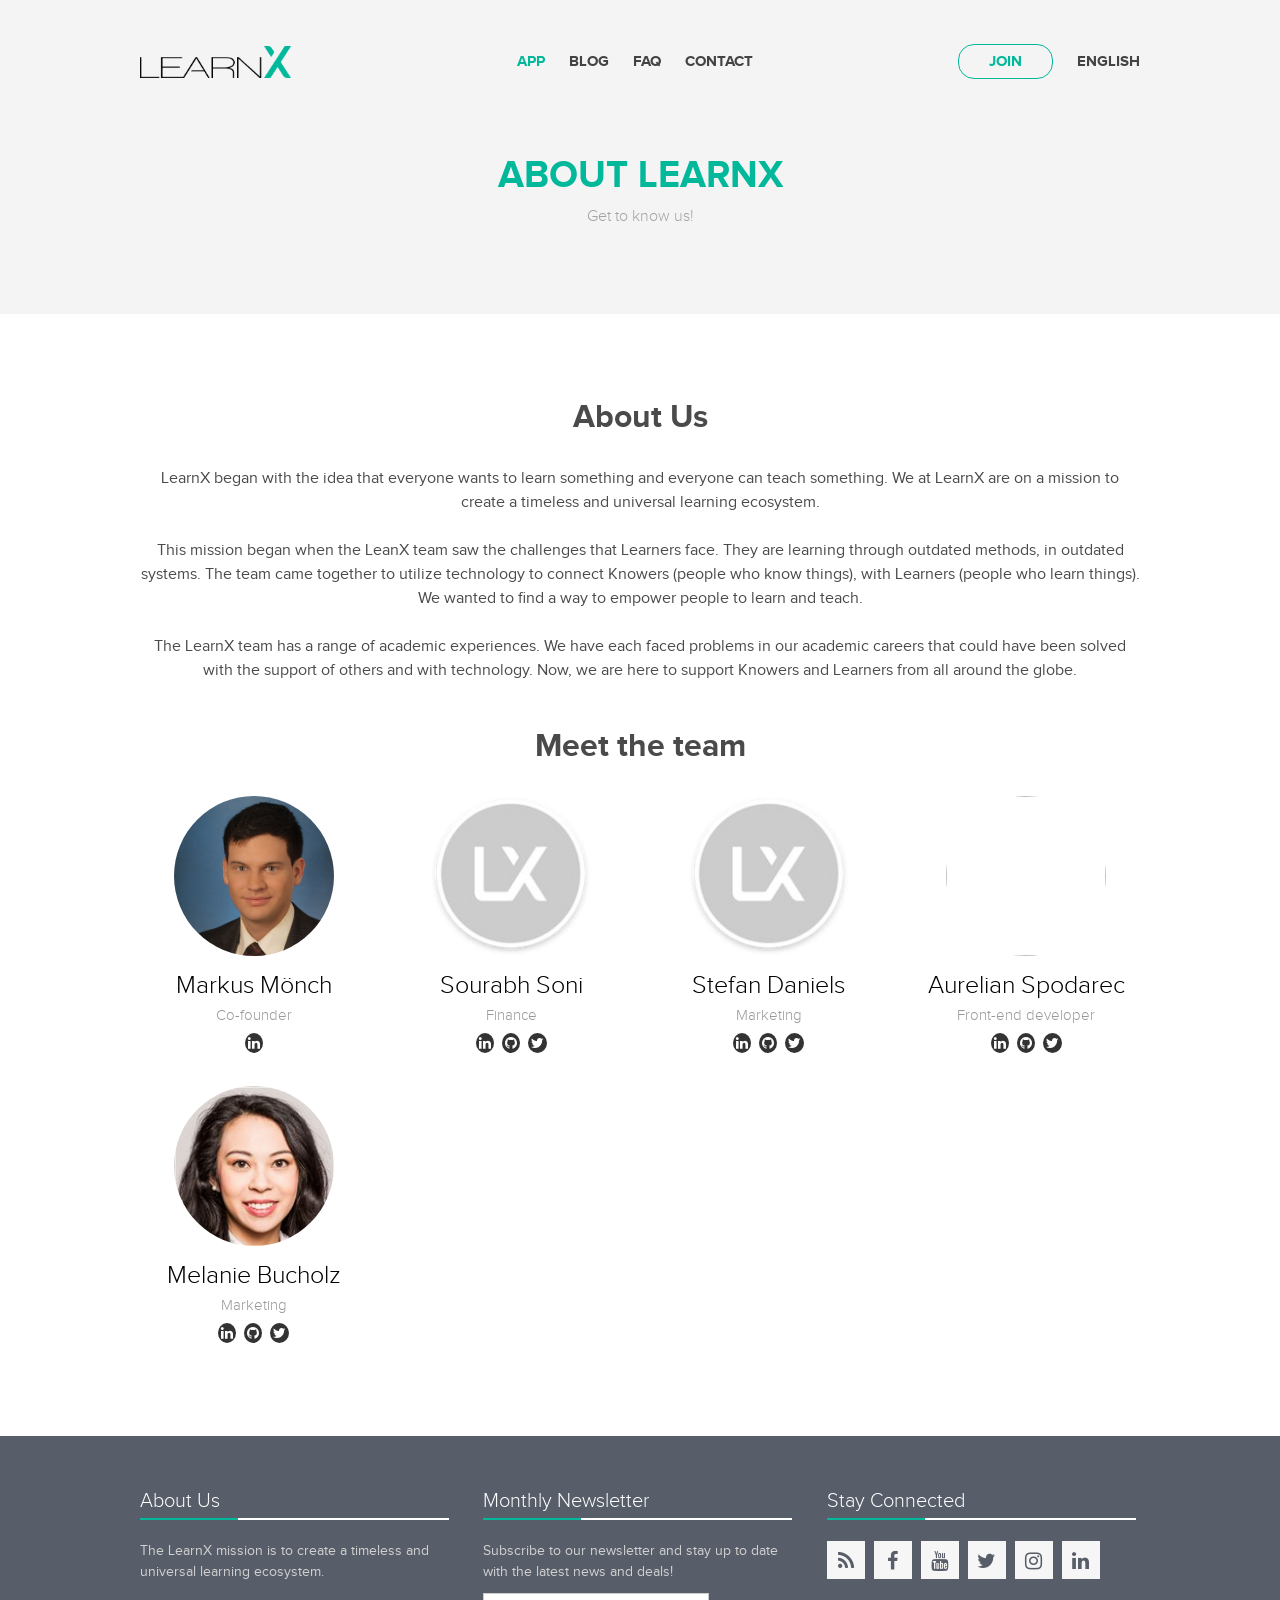
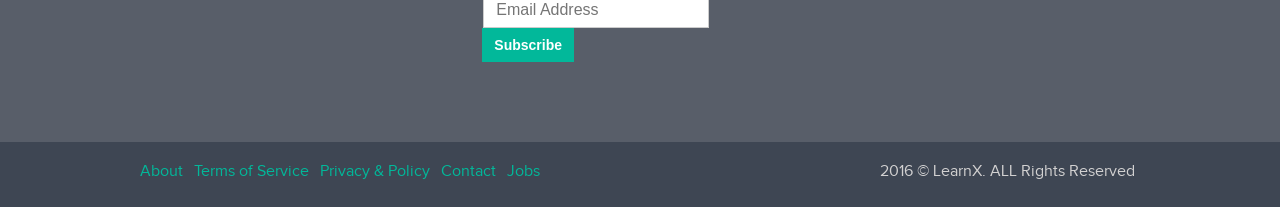
==== commit 8e8f12ad: "changes" ====
--- a/about.html
+++ b/about.html
@@ -88,7 +88,7 @@
     <div class="l-align-center about-section l-clearfix">
         <div class="col all-1">
 
-        <h1>About Us</h1>
+        <h1 class="headline-margin--medium">About Us</h1>
          <p>LearnX began with the idea that everyone wants to learn something and everyone can teach something. We at LearnX are on a mission to create a timeless and universal learning ecosystem.
             <br/><br/>
             This mission began when the LeanX team saw the challenges that Learners face. They are learning through outdated methods, in outdated systems. The team came together to utilize technology to connect Knowers (people who know things), with Learners (people who learn things). We wanted to find a way to empower people to learn and teach. 
@@ -100,7 +100,7 @@
 
     <div class="l-grid">
         <div class="l-align-center">
-            <h1>Meet the team</h1>
+            <h1 class="headline-margin--medium">Meet the team</h1>
         </div>
 
         <div class="col xs-1 small-1-2 medium-1-4 large-1-4 c-aboutTeam--member">
--- a/css/application.css
+++ b/css/application.css
@@ -459,6 +459,9 @@
   font-weight: 600; }
 .headline-special {
   color: #02B89A; }
+
+.headline-margin--medium {
+  margin-bottom: 25px; }
 
 .l-clearfix:after {
   content: "";
@@ -842,18 +845,17 @@
   overflow: hidden;
   text-align: center; }
 
-/* Float the list items side by side */
 .tab__item {
-  display: inline-block;
-  padding: 0 10px; }
-
-/* Style the links inside the list items */
-/* Change background color of links on hover */
-/* Create an active/current tablink class */
+  display: block;
+  padding: 10px 0; }
+  @media (min-width: 767px) {
+    .tab__item {
+      display: inline-block;
+      padding: 0 10px; } }
+
 ul.tab li a:focus, .active {
   background-color: #ccc; }
 
-/* Style the tab content */
 .topright {
   float: right;
   cursor: pointer;
@@ -864,8 +866,7 @@
 
 .tabcontent {
   -webkit-animation: fadeEffect 1s;
-  animation: fadeEffect 1s;
-  /* Fading effect takes 1 second */ }
+  animation: fadeEffect 1s; }
 
 @-webkit-keyframes fadeEffect {
   from {
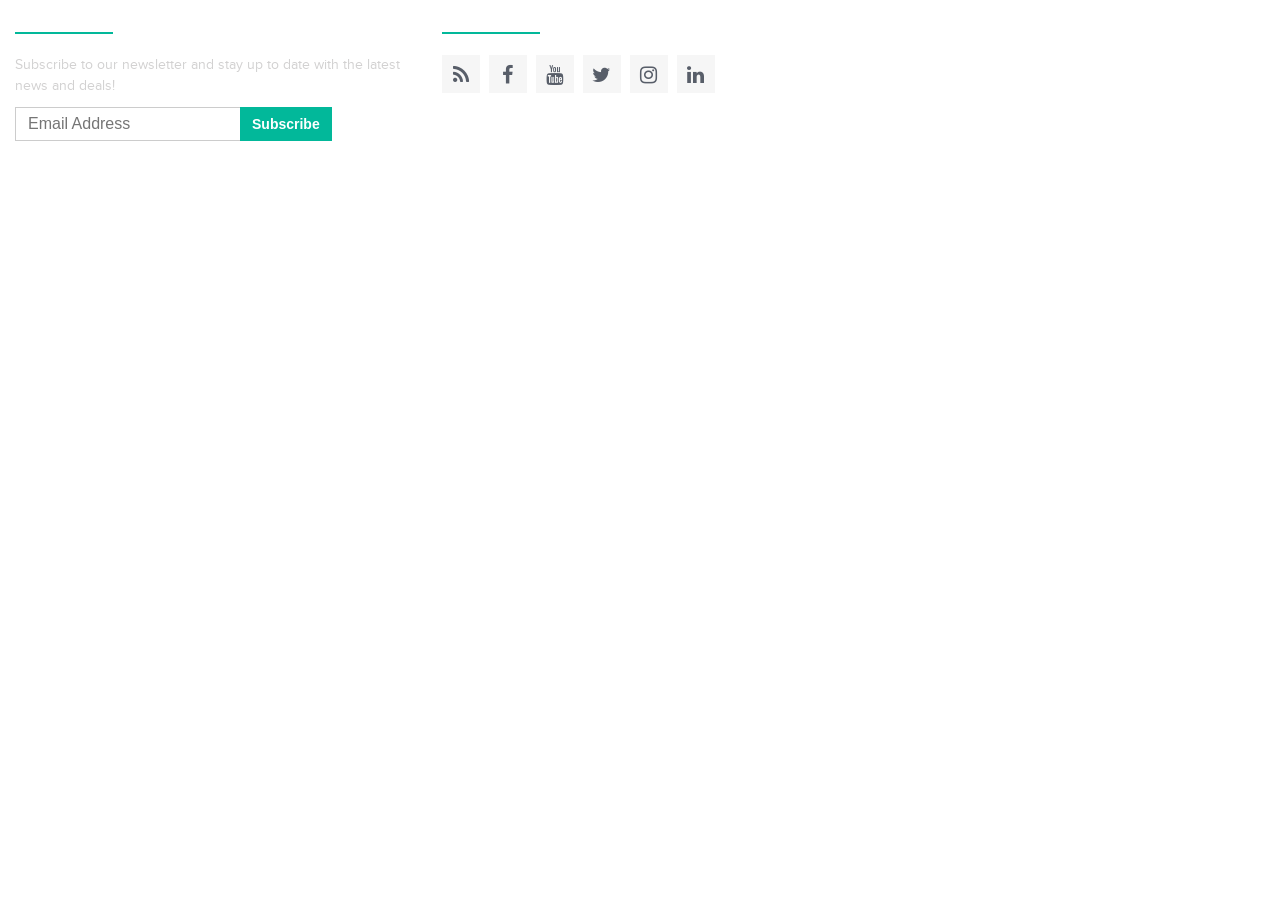
==== commit c19279e9: "Update about.html" ====
--- a/about.html
+++ b/about.html
@@ -27,7 +27,7 @@
 
     <!-- HEADER
     ================================================== -->
-    <header class="l-siteHeader l-clearfix">
+    <!-- <header class="l-siteHeader l-clearfix">
     <div class="l-container">
 
         <div class="c-mainNavigationPanel l-clearfix">
@@ -73,7 +73,7 @@
     </header>
 
 
-
+<!-- 
     <header class="c-landing-page bg--sec">
         <h1 class="c-landing-page__header">About LearnX</h1>
         <p class="c-landing-page__sub-header">Get to know us!</p>
@@ -117,7 +117,7 @@
 
         </div><!-- /team-member -->
         </div><!-- /col -->
-
+<!--
         <div class="col xs-1 small-1-2 medium-1-4 large-1-4 c-aboutTeam--member">
         <div class="c-aboutTeam">
 
@@ -134,7 +134,7 @@
 
         </div><!-- /team-member -->
         </div><!-- /col -->
-
+<!-- 
         <div class="col xs-1 small-1-2 medium-1-4 large-1-4 c-aboutTeam--member">
         <div class="c-aboutTeam">
 
@@ -151,7 +151,7 @@
 
         </div><!-- /team-member -->
         </div><!-- /col -->
-
+<!-- 
         <div class="col xs-1 small-1-2 medium-1-4 large-1-4 c-aboutTeam--member">
         <div class="c-aboutTeam">
 
@@ -168,7 +168,7 @@
 
         </div><!-- /team-member -->
         </div><!-- /col -->
-
+<!-- 
         <div class="col xs-1 small-1-2 medium-1-4 large-1-4 c-aboutTeam--member">
         <div class="c-aboutTeam">
 
@@ -199,7 +199,7 @@
     ================================================== -->
     <footer class="l-siteFooter l-clearfix">
 
-
+<!--
         <div class="c-primaryFooter l-clearfix">
         <div class="l-container">
 
@@ -253,7 +253,7 @@
 
         </div>
         </div><!-- /c-primary-footer -->
-
+<!--
         <div class="c-secondaryFooter l-clearfix">
         <div class="l-container">   
 
@@ -303,4 +303,4 @@
     <!--End of Tawk.to Script-->
 
 </body>
-</html>+</html>
--- a/css/application.css
+++ b/css/application.css
@@ -489,7 +489,7 @@
       padding: 60px 0; } }
 
 .l-small-section {
-  margin: 45px 0; }
+  margin: 25px 0; }
 
 .l-align-center {
   text-align: center; }
@@ -711,7 +711,7 @@
     margin-bottom: 0; }
 .c-jobsPage__categoryTitle {
   font-weight: 700;
-  font-size: 33px;
+  font-size: 27px;
   font-family: "Proxima Nova", Helvetica, Arial, sans-serif;
   color: #4A4A4A;
   text-transform: uppercase;
@@ -719,6 +719,9 @@
   margin-bottom: 5px;
   font-weight: bold;
   position: relative; }
+  @media (min-width: 767px) {
+    .c-jobsPage__categoryTitle {
+      font-size: 33px; } }
 .c-jobsPage__post {
   position: relative;
   margin-bottom: 30px;
@@ -726,19 +729,37 @@
   .c-jobsPage__post:hover .c-jobsPage__jobTitle {
     color: #02B89A; }
 .c-jobsPage__jobTitle {
-  font-size: 23px;
-  margin-right: 115px;
+  font-size: 19px;
+  color: #646464;
   overflow: hidden;
-  color: #646464; }
+  margin-right: 115px; }
+  @media (min-width: 767px) {
+    .c-jobsPage__jobTitle {
+      font-size: 23px; } }
 .c-jobsPage__postCategories__link {
   display: inline-block;
   color: #a3a3a3;
   text-transform: uppercase;
   margin-right: 7px;
-  font-size: 12px; }
+  font-size: 11px; }
+  @media (min-width: 767px) {
+    .c-jobsPage__postCategories__link {
+      font-size: 13px; } }
 .c-jobsPage--postHeadline {
-  float: left;
-  text-align: left; }
+  text-align: center; }
+  @media (min-width: 580px) {
+    .c-jobsPage--postHeadline {
+      float: left;
+      text-align: left; } }
+.c-jobsPage--postApplyButton {
+  text-align: center;
+  margin-top: 7px; }
+  @media (min-width: 580px) {
+    .c-jobsPage--postApplyButton {
+      float: right;
+      margin-top: 0; } }
+  .c-jobsPage--postApplyButton--bottom {
+    text-align: center; }
 
 .horizontal-line {
   margin: 10px 0 25px 0;
@@ -952,7 +973,14 @@
   position: absolute;
   top: 0px;
   right: 0px;
-  text-align: right; }
+  text-align: right;
+  font-size: .8em; }
+  @media (min-width: 580px) {
+    .btn--jobsPage-apply {
+      font-size: .9em; } }
+  @media (min-width: 767px) {
+    .btn--jobsPage-apply {
+      font-size: 1em; } }
 
 .btn--downoladAndroid, .btn--downoladAndroid--invert {
   color: #fff;
@@ -1000,7 +1028,7 @@
       position: absolute;
       margin-top: 2px;
       height: 2px;
-      width: 90%;
+      width: 91%;
       -webkit-box-shadow: inset 100px 0 0 -2px #02b89a;
       -moz-box-shadow: inset 100px 0 0 -2px #02b89a;
       box-shadow: inset 100px 0 0 -2px #02b89a;
@@ -1089,7 +1117,20 @@
   height: 112px; }
 
 .form-group {
-  width: auto; }
+  width: 50%; }
+  @media (min-width: 580px) {
+    .form-group {
+      width: auto; } }
+  .form-group--65 {
+    width: 65%; }
+    @media (min-width: 580px) {
+      .form-group--65 {
+        width: auto; } }
+  .form-group--35 {
+    width: 35%; }
+    @media (min-width: 580px) {
+      .form-group--35 {
+        width: auto; } }
 
 .c-landing-page {
   text-align: center;
@@ -1101,7 +1142,7 @@
       padding-bottom: 85px; } }
   .c-landing-page__header {
     color: #02B89A;
-    font-size: 29px;
+    font-size: 24px;
     text-transform: uppercase; }
     @media (min-width: 580px) {
       .c-landing-page__header {
